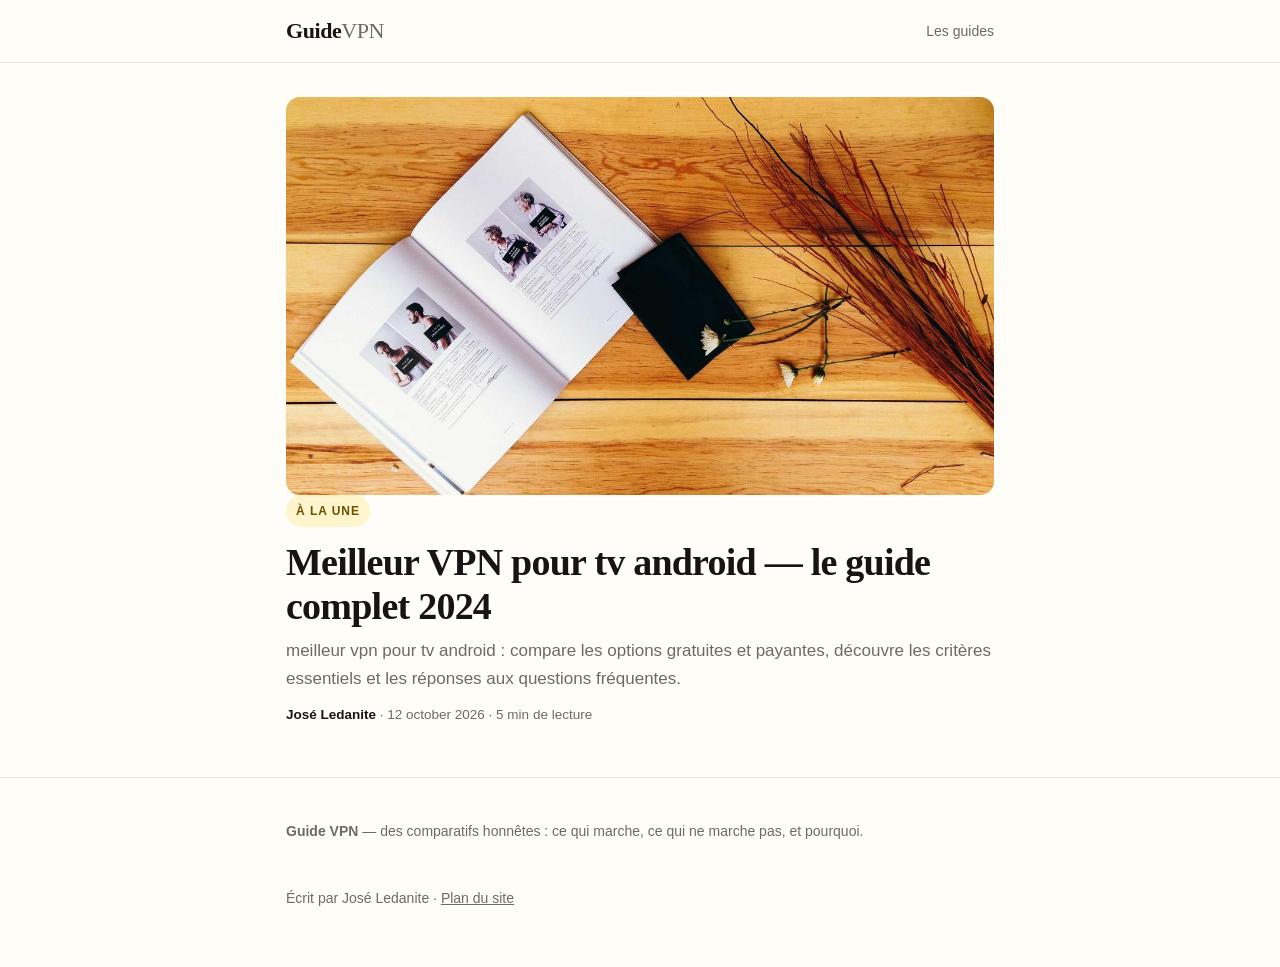
==== publication-static/index.html @ 72d02d1d "Retrait des articles sans intention d'achat + page 404 de repli" ====
<!doctype html><html lang="fr"><head><meta charset="utf-8">
<meta name="viewport" content="width=device-width,initial-scale=1">
<title>Guide VPN — comparatifs et guides</title>
<meta name="description" content="Des guides VPN honnêtes pour Android, TV et streaming : ce qui marche, ce qui ne marche pas, et combien ça coûte vraiment.">
<link rel="manifest" href="/manifeste.json">
<meta name="theme-color" content="#fffdf8">
<meta name="mobile-web-app-capable" content="yes">
<link rel="apple-touch-icon" href="/icone-apple-180.png">
<link rel="icon" type="image/png" href="/icone-192.png">
<style>:root{
  --ink:#161513; --muted:#6d6a63; --line:#e7e1d5; --bg:#fffdf8; --card:#ffffff;
  --accent:#d9a900; --accent-soft:#fff4cc;
}
*{box-sizing:border-box}
html{-webkit-text-size-adjust:100%}
body{margin:0;background:var(--bg);color:var(--ink);
  font:17px/1.68 -apple-system,BlinkMacSystemFont,"Segoe UI",Roboto,"Helvetica Neue",Arial,sans-serif}
img{max-width:100%;display:block}
a{color:var(--ink)}
.wrap{max-width:748px;margin:0 auto;padding:0 20px}

/* ── en-tête ───────────────────────────────────────────── */
header.site{position:sticky;top:0;z-index:10;background:rgba(255,253,248,.92);
  backdrop-filter:blur(10px);border-bottom:1px solid var(--line)}
header.site .wrap{display:flex;align-items:center;justify-content:space-between;height:62px}
.marque{font-family:Georgia,"Times New Roman",serif;font-size:22px;font-weight:700;
  letter-spacing:-.02em;text-decoration:none}
.marque span{color:var(--muted);font-weight:400}
header.site nav a{color:var(--muted);text-decoration:none;font-size:14px;margin-left:20px}
header.site nav a:hover{color:var(--ink)}

/* ── une du blog ───────────────────────────────────────── */
.une{display:block;text-decoration:none;margin:34px 0 10px}
.une .visuel{position:relative;border-radius:14px;overflow:hidden;background:#efe9dc;aspect-ratio:16/9}
.une .visuel img{width:100%;height:100%;object-fit:cover}
.etiquette{display:inline-block;background:var(--accent-soft);color:#6b5200;font-size:12px;
  font-weight:700;letter-spacing:.08em;text-transform:uppercase;padding:6px 10px;border-radius:999px}
.une h2{font-family:Georgia,"Times New Roman",serif;font-size:clamp(26px,6vw,38px);line-height:1.15;
  letter-spacing:-.02em;margin:14px 0 8px}
.une p{color:var(--muted);margin:0 0 10px}
.meta{font-size:13.5px;color:var(--muted)}
.meta b{color:var(--ink);font-weight:600}

/* ── liste des articles ────────────────────────────────── */
.titre-section{display:flex;align-items:center;gap:14px;margin:42px 0 6px}
.titre-section h2{font-family:Georgia,serif;font-size:15px;letter-spacing:.12em;text-transform:uppercase;
  color:var(--muted);font-weight:700;margin:0;white-space:nowrap}
.titre-section i{flex:1;height:1px;background:var(--line)}
.liste{display:flex;flex-direction:column}
.carte{display:flex;gap:18px;padding:22px 0;border-bottom:1px solid var(--line);text-decoration:none}
.carte:last-child{border-bottom:0}
.carte .vignette{flex:0 0 132px;height:96px;border-radius:10px;overflow:hidden;background:#efe9dc}
.carte .vignette img{width:100%;height:100%;object-fit:cover}
.carte h3{font-family:Georgia,serif;font-size:19px;line-height:1.25;margin:0 0 6px;letter-spacing:-.01em}
.carte p{color:var(--muted);font-size:14.5px;margin:0 0 8px;display:-webkit-box;
  -webkit-line-clamp:2;-webkit-box-orient:vertical;overflow:hidden}
.carte:hover h3{text-decoration:underline;text-underline-offset:3px}

/* ── article ───────────────────────────────────────────── */
.fil{font-size:13px;color:var(--muted);margin:22px 0 0}
.fil a{color:var(--muted);text-decoration:none}
.article h1{font-family:Georgia,"Times New Roman",serif;font-size:clamp(29px,7vw,44px);
  line-height:1.12;letter-spacing:-.025em;margin:14px 0 12px}
.article .chapeau{font-size:19.5px;line-height:1.5;color:#3d3a35;margin:0 0 18px}
.article .entete-meta{display:flex;align-items:center;gap:10px;padding:14px 0;border-top:1px solid var(--line);
  border-bottom:1px solid var(--line);margin-bottom:26px}
.article .entete-meta img{width:34px;height:34px;border-radius:50%;object-fit:cover}
.article .entete-meta span{font-size:13.5px;color:var(--muted)}
.article .hero{border-radius:14px;overflow:hidden;margin:0 0 30px;background:#efe9dc}
.article .hero img{width:100%;height:auto}
.article h2{font-family:Georgia,serif;font-size:26px;line-height:1.25;letter-spacing:-.015em;margin:38px 0 12px}
.article h3{font-size:19px;margin:26px 0 8px}
.article p{margin:0 0 18px}
.article ul,.article ol{margin:0 0 20px;padding-left:22px}
.article li{margin:0 0 9px}
.article a.lien-affilie,.article a{color:#8a6b00;text-decoration:underline;text-underline-offset:2px}
.article .divulgation{background:#f6f2e6;border-left:3px solid var(--accent);padding:14px 16px;
  font-size:14px;color:#4a463d;border-radius:0 8px 8px 0;margin:0 0 24px}
.article blockquote{margin:26px 0;padding:4px 0 4px 20px;border-left:3px solid var(--line);
  font-family:Georgia,serif;font-size:20px;color:#3d3a35}
.article table{width:100%;border-collapse:collapse;margin:0 0 22px;font-size:15px}
.article th,.article td{text-align:left;padding:9px 10px;border-bottom:1px solid var(--line)}

/* ── encart auteur / partage ───────────────────────────── */
.encart{display:flex;gap:16px;align-items:flex-start;background:var(--card);border:1px solid var(--line);
  border-radius:14px;padding:20px;margin:40px 0 26px}
.encart img{width:56px;height:56px;border-radius:50%;object-fit:cover;flex:0 0 auto}
.encart b{display:block;font-size:15px}
.encart p{font-size:14.5px;color:var(--muted);margin:4px 0 0}
.partage{display:flex;align-items:center;gap:10px;flex-wrap:wrap;padding:18px 0;border-top:1px solid var(--line)}
.partage span{font-size:13px;color:var(--muted);margin-right:4px}
.partage a,.partage button{font-size:13.5px;text-decoration:none;color:var(--ink);border:1px solid var(--line);
  background:var(--card);padding:8px 13px;border-radius:999px;cursor:pointer;font-family:inherit}
.partage a:hover,.partage button:hover{border-color:var(--ink)}

/* ── pied ──────────────────────────────────────────────── */
footer.pied{margin-top:50px;border-top:1px solid var(--line);padding:28px 0 42px;
  font-size:14px;color:var(--muted)}
footer.pied .wrap{display:flex;justify-content:space-between;gap:16px;flex-wrap:wrap}
footer.pied a{color:var(--muted)}

@media (max-width:520px){
  .carte{gap:14px}
  .carte .vignette{flex-basis:96px;height:80px}
  .carte h3{font-size:17px}
  .carte p{display:none}
}
</style></head><body>
<header class="site"><div class="wrap">
<a class="marque" href="/">Guide<span>VPN</span></a>
<nav><a href="/guides/">Les guides</a></nav>
</div></header>
<main class="wrap"><a class="une" href="/guides/meilleur-vpn-pour-tv-android-le-guide-complet-2024"><div class="visuel"><img src="/img/p5.jpg" alt="Meilleur vpn pour tv android — le guide complet 2024" loading="eager" width="1200" height="675"></div><span class="etiquette">À la une</span><h2>Meilleur VPN pour tv android — le guide complet 2024</h2><p>meilleur vpn pour tv android : compare les options gratuites et payantes, découvre les critères essentiels et les réponses aux questions fréquentes.</p><p class="meta"><b>José Ledanite</b> · 12 october 2026 · 5 min de lecture</p></a></main>
<footer class="pied"><div class="wrap">
<p><b>Guide VPN</b> — des comparatifs honnêtes : ce qui marche, ce qui ne marche pas, et pourquoi.</p>
<p>Écrit par José Ledanite · <a href="/sitemap.xml">Plan du site</a></p>
</div></footer>
</body></html>
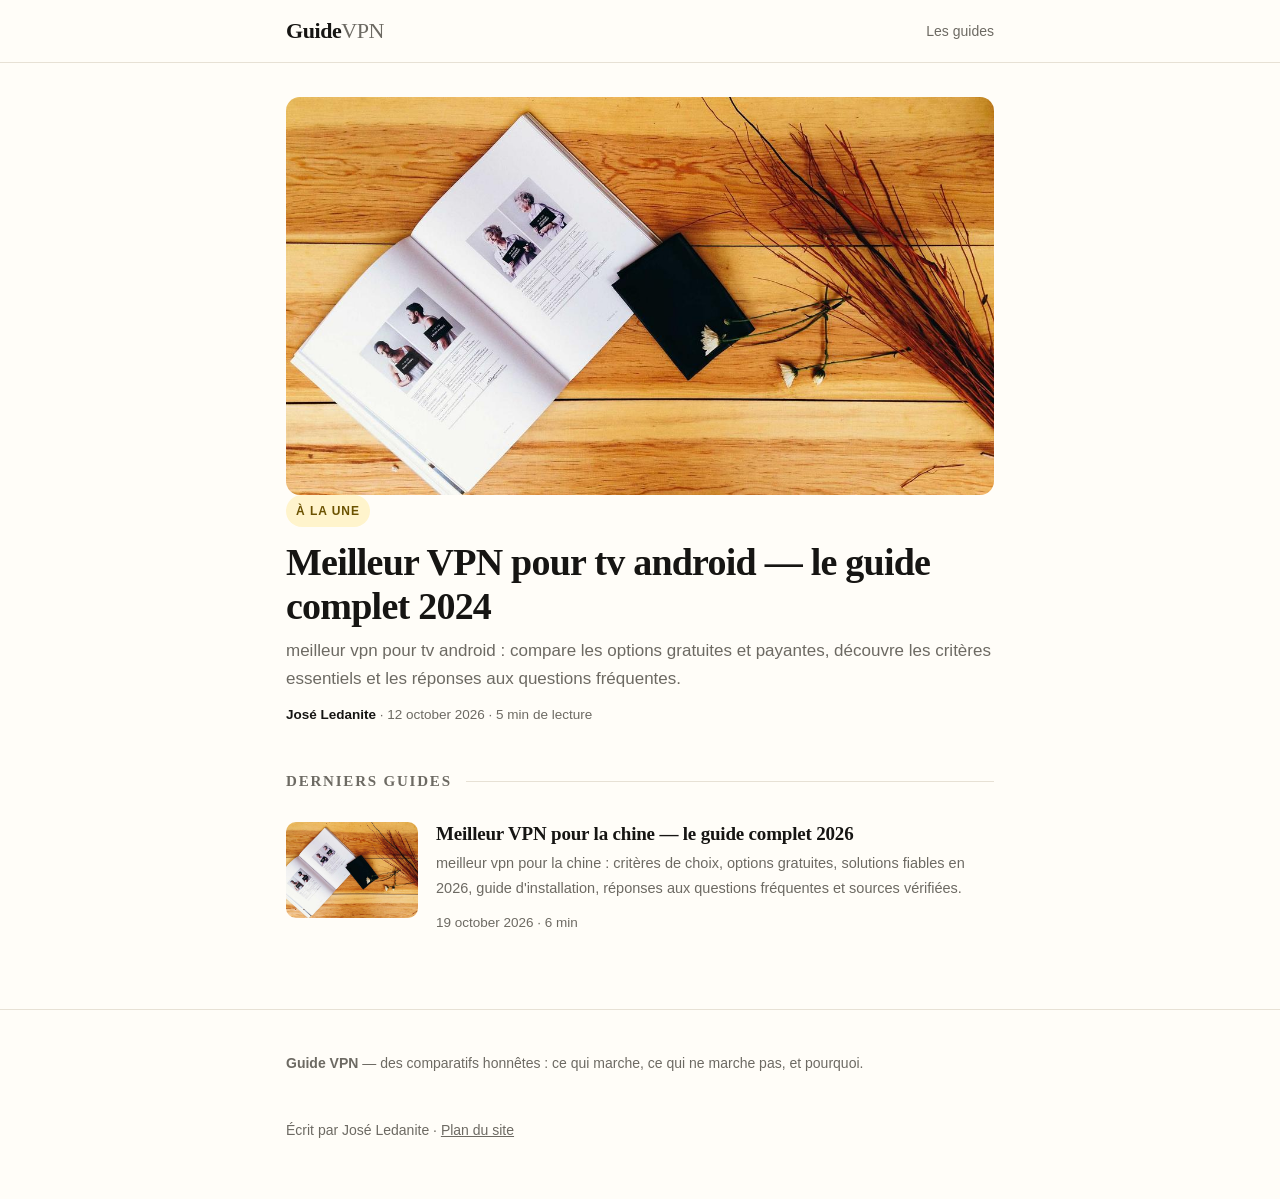
==== commit c1e2e5ce: "Article : Cyberghost vpn prix par mois — le guide complet (écrit par Pépite)" ====
--- a/publication-static/index.html
+++ b/publication-static/index.html
@@ -110,7 +110,7 @@
 <a class="marque" href="/">Guide<span>VPN</span></a>
 <nav><a href="/guides/">Les guides</a></nav>
 </div></header>
-<main class="wrap"><a class="une" href="/guides/meilleur-vpn-pour-tv-android-le-guide-complet-2024"><div class="visuel"><img src="/img/p5.jpg" alt="Meilleur vpn pour tv android — le guide complet 2024" loading="eager" width="1200" height="675"></div><span class="etiquette">À la une</span><h2>Meilleur VPN pour tv android — le guide complet 2024</h2><p>meilleur vpn pour tv android : compare les options gratuites et payantes, découvre les critères essentiels et les réponses aux questions fréquentes.</p><p class="meta"><b>José Ledanite</b> · 12 october 2026 · 5 min de lecture</p></a></main>
+<main class="wrap"><a class="une" href="/guides/meilleur-vpn-pour-tv-android-le-guide-complet-2024"><div class="visuel"><img src="/img/p5.jpg" alt="Meilleur vpn pour tv android — le guide complet 2024" loading="eager" width="1200" height="675"></div><span class="etiquette">À la une</span><h2>Meilleur VPN pour tv android — le guide complet 2024</h2><p>meilleur vpn pour tv android : compare les options gratuites et payantes, découvre les critères essentiels et les réponses aux questions fréquentes.</p><p class="meta"><b>José Ledanite</b> · 12 october 2026 · 5 min de lecture</p></a><div class="titre-section"><h2>Derniers guides</h2><i></i></div><div class="liste"><a class="carte" href="/guides/meilleur-vpn-pour-la-chine-le-guide-complet-2026/"><div class="vignette"><img src="/img/p5.jpg" alt="" loading="lazy" width="264" height="192"></div><div><h3>Meilleur VPN pour la chine — le guide complet 2026</h3><p>meilleur vpn pour la chine : critères de choix, options gratuites, solutions fiables en 2026, guide d&#x27;installation, réponses aux questions fréquentes et sources vérifiées.</p><span class="meta">19 october 2026 · 6 min</span></div></a></div></main>
 <footer class="pied"><div class="wrap">
 <p><b>Guide VPN</b> — des comparatifs honnêtes : ce qui marche, ce qui ne marche pas, et pourquoi.</p>
 <p>Écrit par José Ledanite · <a href="/sitemap.xml">Plan du site</a></p>
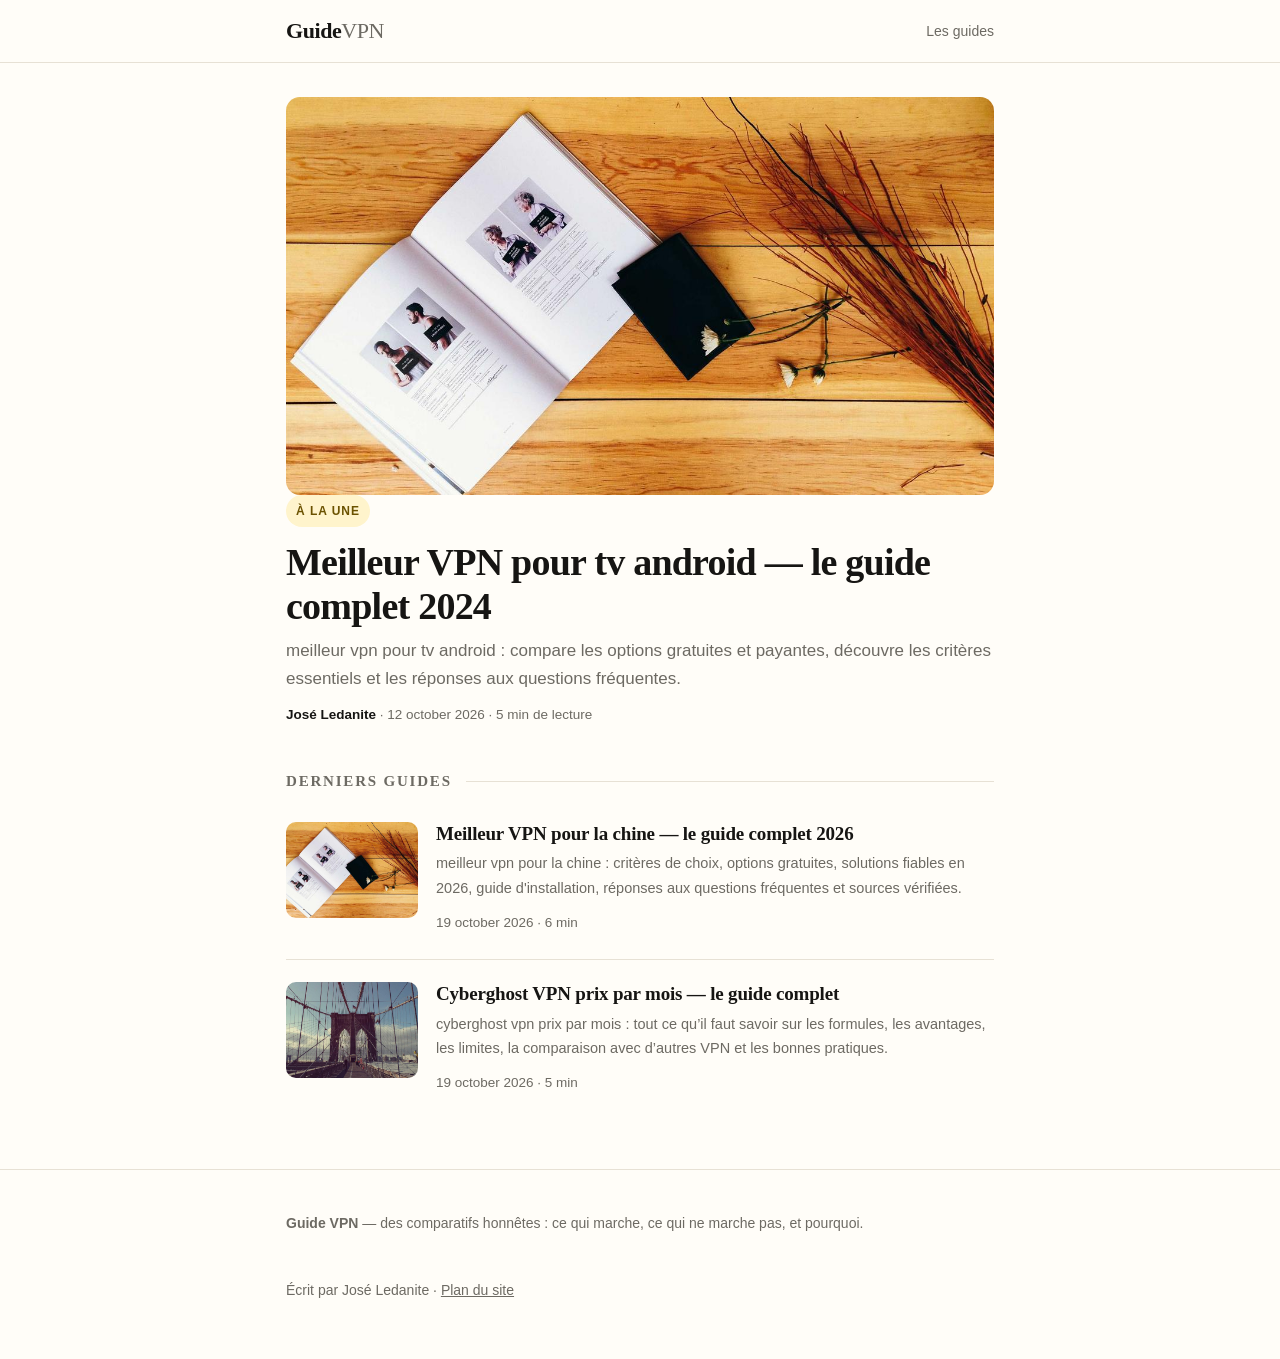
==== commit a6928fff: "Balise de validation Search Console" ====
--- a/publication-static/index.html
+++ b/publication-static/index.html
@@ -1,5 +1,6 @@
 <!doctype html><html lang="fr"><head><meta charset="utf-8">
 <meta name="viewport" content="width=device-width,initial-scale=1">
+<meta name="google-site-verification" content="_xgT2NROIIzNXS7Iw1Mv0V15aetbsBWr-EBJqHR9nus">
 <title>Guide VPN — comparatifs et guides</title>
 <meta name="description" content="Des guides VPN honnêtes pour Android, TV et streaming : ce qui marche, ce qui ne marche pas, et combien ça coûte vraiment.">
 <link rel="manifest" href="/manifeste.json">
@@ -110,7 +111,7 @@
 <a class="marque" href="/">Guide<span>VPN</span></a>
 <nav><a href="/guides/">Les guides</a></nav>
 </div></header>
-<main class="wrap"><a class="une" href="/guides/meilleur-vpn-pour-tv-android-le-guide-complet-2024"><div class="visuel"><img src="/img/p5.jpg" alt="Meilleur vpn pour tv android — le guide complet 2024" loading="eager" width="1200" height="675"></div><span class="etiquette">À la une</span><h2>Meilleur VPN pour tv android — le guide complet 2024</h2><p>meilleur vpn pour tv android : compare les options gratuites et payantes, découvre les critères essentiels et les réponses aux questions fréquentes.</p><p class="meta"><b>José Ledanite</b> · 12 october 2026 · 5 min de lecture</p></a><div class="titre-section"><h2>Derniers guides</h2><i></i></div><div class="liste"><a class="carte" href="/guides/meilleur-vpn-pour-la-chine-le-guide-complet-2026/"><div class="vignette"><img src="/img/p5.jpg" alt="" loading="lazy" width="264" height="192"></div><div><h3>Meilleur VPN pour la chine — le guide complet 2026</h3><p>meilleur vpn pour la chine : critères de choix, options gratuites, solutions fiables en 2026, guide d&#x27;installation, réponses aux questions fréquentes et sources vérifiées.</p><span class="meta">19 october 2026 · 6 min</span></div></a></div></main>
+<main class="wrap"><a class="une" href="/guides/meilleur-vpn-pour-tv-android-le-guide-complet-2024"><div class="visuel"><img src="/img/p5.jpg" alt="Meilleur vpn pour tv android — le guide complet 2024" loading="eager" width="1200" height="675"></div><span class="etiquette">À la une</span><h2>Meilleur VPN pour tv android — le guide complet 2024</h2><p>meilleur vpn pour tv android : compare les options gratuites et payantes, découvre les critères essentiels et les réponses aux questions fréquentes.</p><p class="meta"><b>José Ledanite</b> · 12 october 2026 · 5 min de lecture</p></a><div class="titre-section"><h2>Derniers guides</h2><i></i></div><div class="liste"><a class="carte" href="/guides/meilleur-vpn-pour-la-chine-le-guide-complet-2026/"><div class="vignette"><img src="/img/p5.jpg" alt="" loading="lazy" width="264" height="192"></div><div><h3>Meilleur VPN pour la chine — le guide complet 2026</h3><p>meilleur vpn pour la chine : critères de choix, options gratuites, solutions fiables en 2026, guide d&#x27;installation, réponses aux questions fréquentes et sources vérifiées.</p><span class="meta">19 october 2026 · 6 min</span></div></a><a class="carte" href="/guides/cyberghost-vpn-prix-par-mois-le-guide-complet/"><div class="vignette"><img src="/img/p3.jpg" alt="" loading="lazy" width="264" height="192"></div><div><h3>Cyberghost VPN prix par mois — le guide complet</h3><p>cyberghost vpn prix par mois : tout ce qu’il faut savoir sur les formules, les avantages, les limites, la comparaison avec d’autres VPN et les bonnes pratiques.</p><span class="meta">19 october 2026 · 5 min</span></div></a></div></main>
 <footer class="pied"><div class="wrap">
 <p><b>Guide VPN</b> — des comparatifs honnêtes : ce qui marche, ce qui ne marche pas, et pourquoi.</p>
 <p>Écrit par José Ledanite · <a href="/sitemap.xml">Plan du site</a></p>
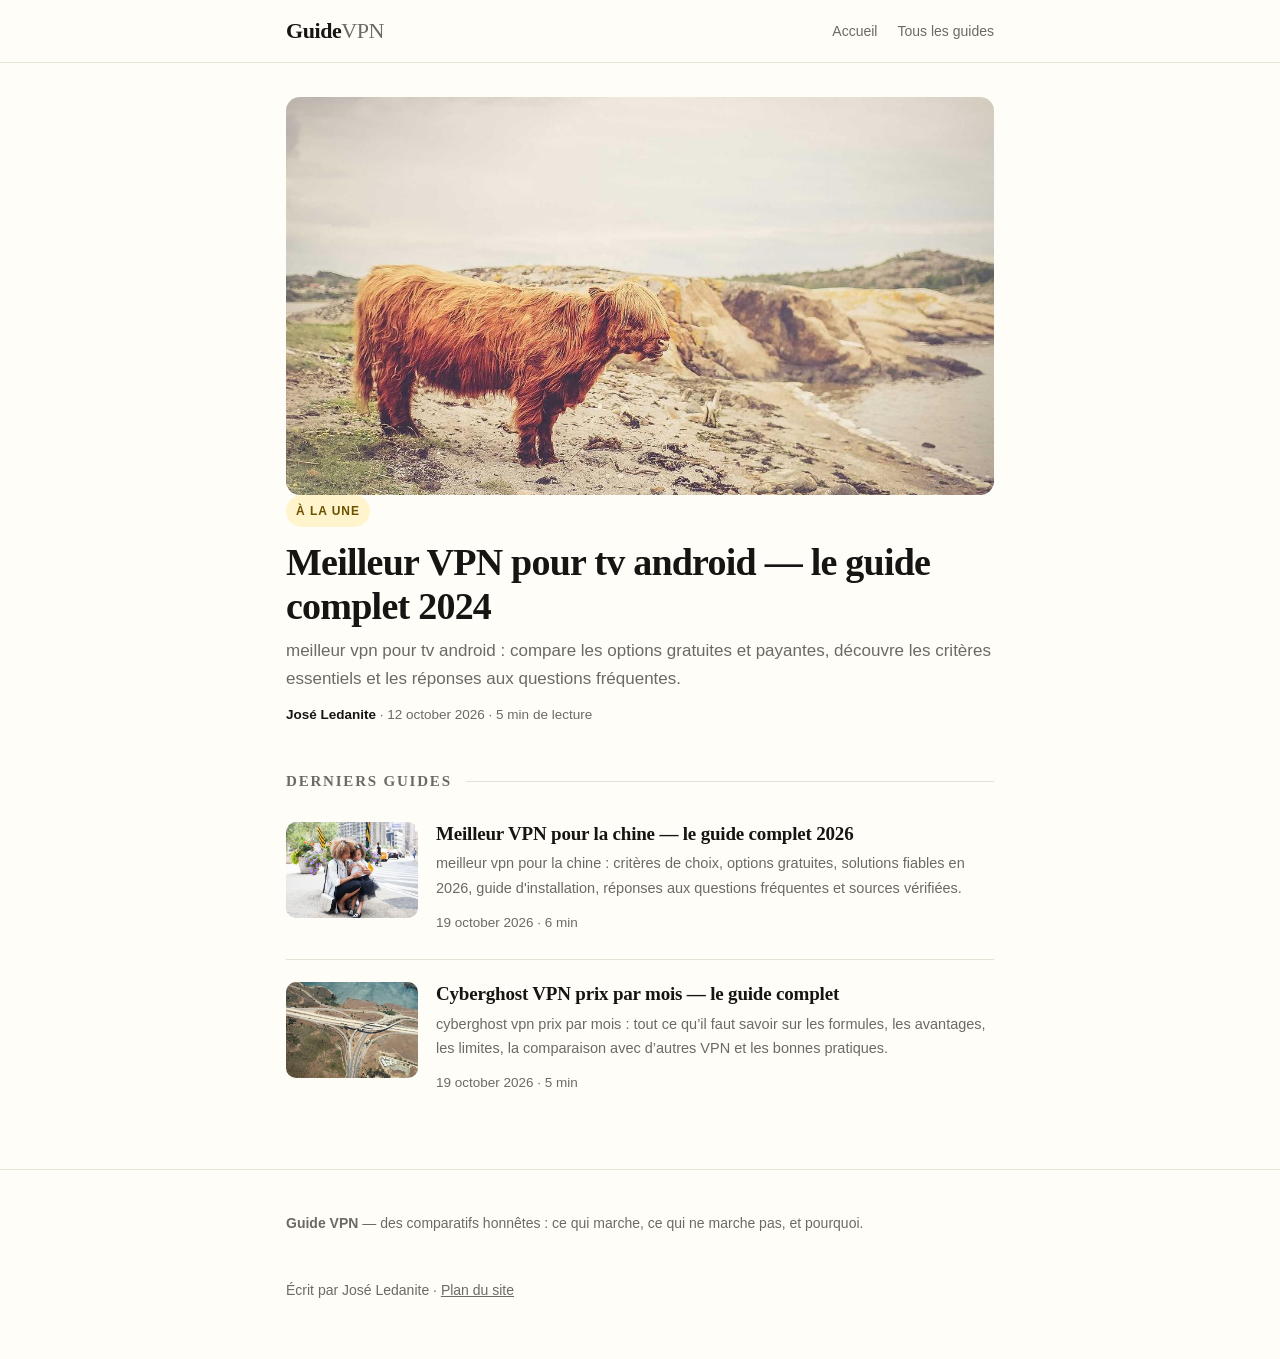
==== commit cc52719d: "Navigation : Accueil explicite + fil d'Ariane ; images distinctes par article" ====
--- a/publication-static/index.html
+++ b/publication-static/index.html
@@ -109,11 +109,13 @@
 </style></head><body>
 <header class="site"><div class="wrap">
 <a class="marque" href="/">Guide<span>VPN</span></a>
-<nav><a href="/guides/">Les guides</a></nav>
+<nav><a href="/">Accueil</a><a href="/guides/">Tous les guides</a></nav>
 </div></header>
-<main class="wrap"><a class="une" href="/guides/meilleur-vpn-pour-tv-android-le-guide-complet-2024"><div class="visuel"><img src="/img/p5.jpg" alt="Meilleur vpn pour tv android — le guide complet 2024" loading="eager" width="1200" height="675"></div><span class="etiquette">À la une</span><h2>Meilleur VPN pour tv android — le guide complet 2024</h2><p>meilleur vpn pour tv android : compare les options gratuites et payantes, découvre les critères essentiels et les réponses aux questions fréquentes.</p><p class="meta"><b>José Ledanite</b> · 12 october 2026 · 5 min de lecture</p></a><div class="titre-section"><h2>Derniers guides</h2><i></i></div><div class="liste"><a class="carte" href="/guides/meilleur-vpn-pour-la-chine-le-guide-complet-2026/"><div class="vignette"><img src="/img/p5.jpg" alt="" loading="lazy" width="264" height="192"></div><div><h3>Meilleur VPN pour la chine — le guide complet 2026</h3><p>meilleur vpn pour la chine : critères de choix, options gratuites, solutions fiables en 2026, guide d&#x27;installation, réponses aux questions fréquentes et sources vérifiées.</p><span class="meta">19 october 2026 · 6 min</span></div></a><a class="carte" href="/guides/cyberghost-vpn-prix-par-mois-le-guide-complet/"><div class="vignette"><img src="/img/p3.jpg" alt="" loading="lazy" width="264" height="192"></div><div><h3>Cyberghost VPN prix par mois — le guide complet</h3><p>cyberghost vpn prix par mois : tout ce qu’il faut savoir sur les formules, les avantages, les limites, la comparaison avec d’autres VPN et les bonnes pratiques.</p><span class="meta">19 october 2026 · 5 min</span></div></a></div></main>
+<main class="wrap"><a class="une" href="/guides/meilleur-vpn-pour-tv-android-le-guide-complet-2024"><div class="visuel"><img src="/img/p7.jpg" alt="Meilleur vpn pour tv android — le guide complet 2024" loading="eager" width="1200" height="675"></div><span class="etiquette">À la une</span><h2>Meilleur VPN pour tv android — le guide complet 2024</h2><p>meilleur vpn pour tv android : compare les options gratuites et payantes, découvre les critères essentiels et les réponses aux questions fréquentes.</p><p class="meta"><b>José Ledanite</b> · 12 october 2026 · 5 min de lecture</p></a><div class="titre-section"><h2>Derniers guides</h2><i></i></div><div class="liste"><a class="carte" href="/guides/meilleur-vpn-pour-la-chine-le-guide-complet-2026/"><div class="vignette"><img src="/img/p1.jpg" alt="" loading="lazy" width="264" height="192"></div><div><h3>Meilleur VPN pour la chine — le guide complet 2026</h3><p>meilleur vpn pour la chine : critères de choix, options gratuites, solutions fiables en 2026, guide d&#x27;installation, réponses aux questions fréquentes et sources vérifiées.</p><span class="meta">19 october 2026 · 6 min</span></div></a><a class="carte" href="/guides/cyberghost-vpn-prix-par-mois-le-guide-complet/"><div class="vignette"><img src="/img/p6.jpg" alt="" loading="lazy" width="264" height="192"></div><div><h3>Cyberghost VPN prix par mois — le guide complet</h3><p>cyberghost vpn prix par mois : tout ce qu’il faut savoir sur les formules, les avantages, les limites, la comparaison avec d’autres VPN et les bonnes pratiques.</p><span class="meta">19 october 2026 · 5 min</span></div></a></div></main>
 <footer class="pied"><div class="wrap">
 <p><b>Guide VPN</b> — des comparatifs honnêtes : ce qui marche, ce qui ne marche pas, et pourquoi.</p>
 <p>Écrit par José Ledanite · <a href="/sitemap.xml">Plan du site</a></p>
 </div></footer>
+
+<script data-goatcounter="https://guide-vpn.goatcounter.com/count" async src="//gc.zgo.at/count.js"></script>
 </body></html>
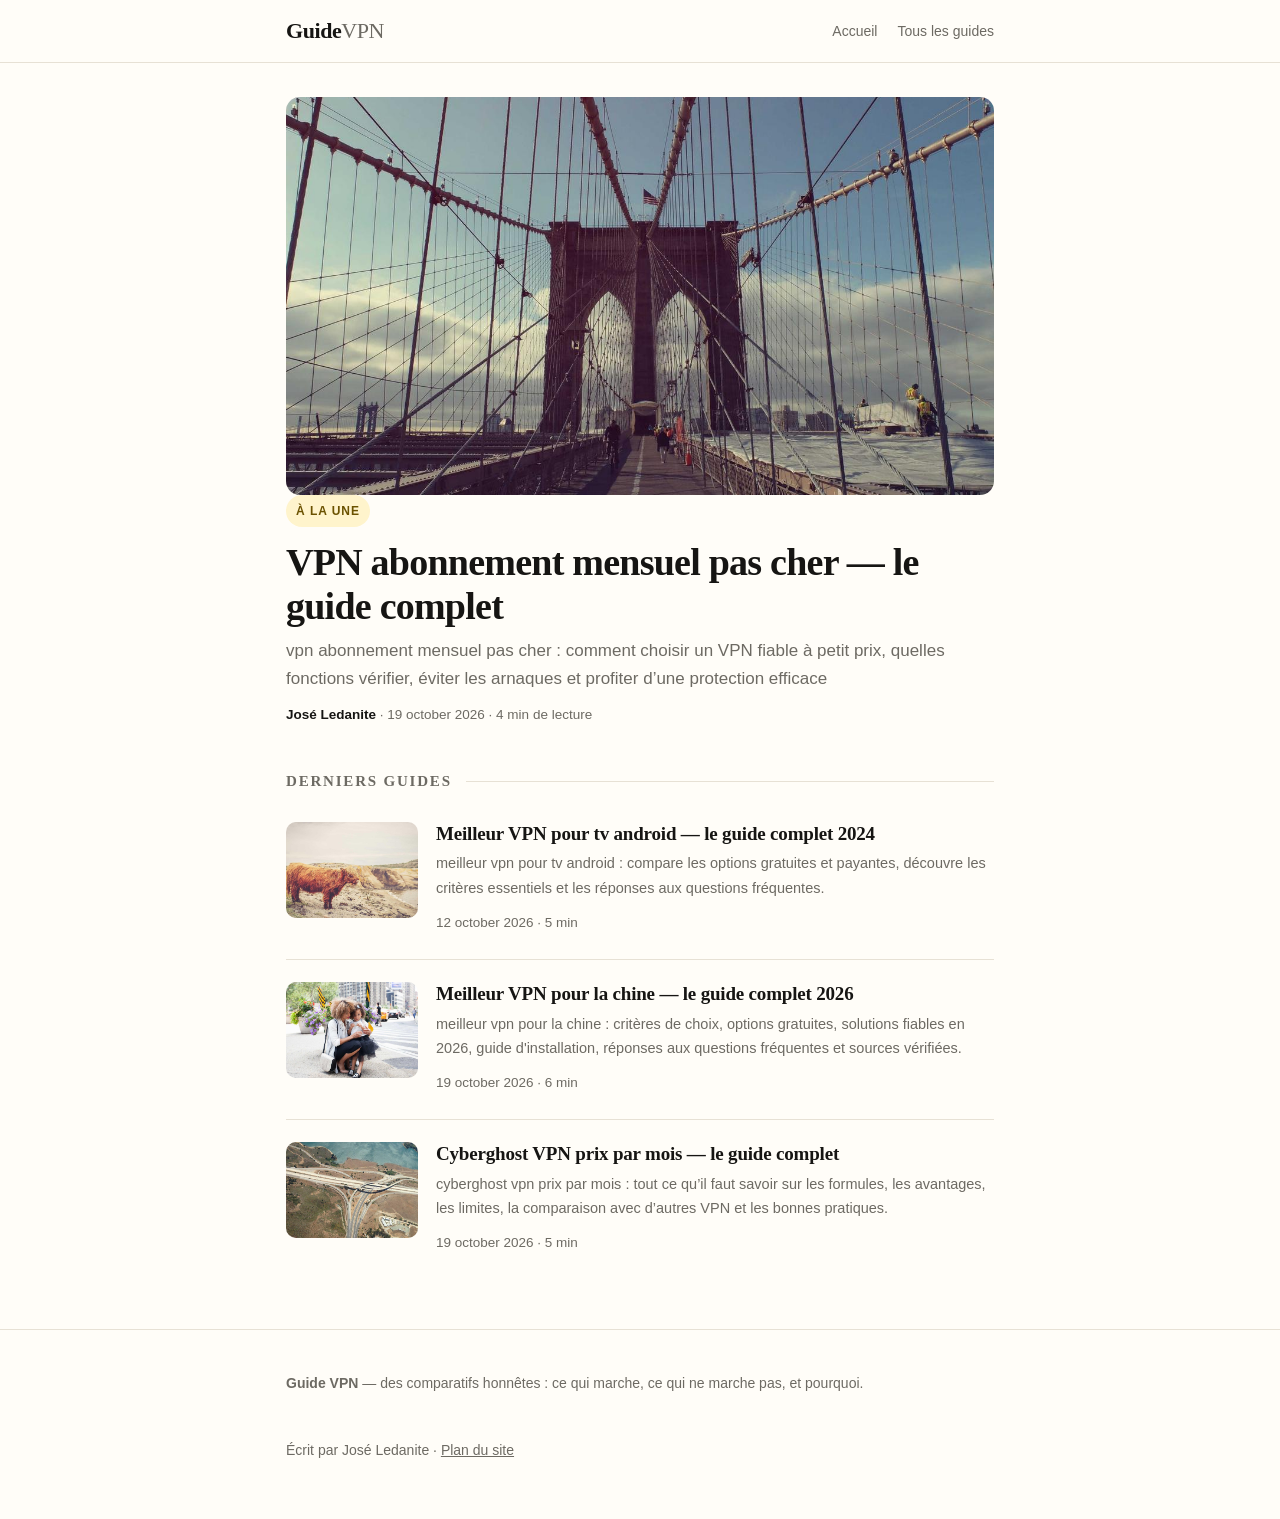
==== commit 94be5f1d: "Article : Nordvpn prix abonnement 2 ans — le guide complet (écrit par Pépite)" ====
--- a/publication-static/index.html
+++ b/publication-static/index.html
@@ -100,6 +100,34 @@
 footer.pied .wrap{display:flex;justify-content:space-between;gap:16px;flex-wrap:wrap}
 footer.pied a{color:var(--muted)}
 
+
+/* ── couverture 3D du livre blanc ──────────────────────── */
+.ebook{perspective:1100px;display:flex;justify-content:center;margin:14px 0 30px}
+.ebook .livre{position:relative;width:212px;height:292px;padding:22px 18px 18px;
+  transform:rotateY(-21deg) rotateX(4deg);transform-style:preserve-3d;
+  background:linear-gradient(135deg,#0f2b46 0%,#1e5f8a 52%,#0b1f33 100%);
+  color:#fff;border-radius:3px 8px 8px 3px;
+  box-shadow:26px 24px 44px -18px rgba(10,25,40,.55), 0 2px 0 rgba(255,255,255,.15) inset;
+  display:flex;flex-direction:column;justify-content:space-between}
+.ebook .livre::before{content:"";position:absolute;left:0;top:0;bottom:0;width:15px;
+  background:linear-gradient(90deg,rgba(0,0,0,.5),rgba(255,255,255,.14));border-radius:3px 0 0 3px}
+.ebook .livre::after{content:"";position:absolute;right:-7px;top:4px;bottom:4px;width:7px;
+  background:linear-gradient(90deg,#e8eef5,#c9d3de);transform:rotateY(90deg);transform-origin:left}
+.ebook .haut small{font-size:10.5px;letter-spacing:.16em;text-transform:uppercase;opacity:.8}
+.ebook .haut h3{font-family:Georgia,serif;font-size:24px;line-height:1.14;margin:10px 0 0;letter-spacing:-.02em}
+.ebook .bas{font-size:11.5px;opacity:.85;border-top:1px solid rgba(255,255,255,.25);padding-top:9px}
+.ebook .badge-3d{position:absolute;top:10px;right:10px}
+
+/* ── formulaire de capture ─────────────────────────────── */
+.capture{display:flex;gap:10px;flex-wrap:wrap;margin:6px 0 10px}
+.capture input[type=email]{flex:1 1 220px;padding:13px 15px;border:1px solid var(--line);
+  border-radius:10px;font:inherit;background:#fff}
+.capture input[type=email]:focus{outline:2px solid var(--accent);outline-offset:1px}
+.capture button{flex:0 0 auto;padding:13px 20px;border:0;border-radius:10px;cursor:pointer;
+  background:var(--ink);color:#fff;font:inherit;font-weight:600}
+.capture button:hover{background:#000}
+.capture-note{font-size:12.5px;color:var(--muted);margin:0 0 22px}
+
 @media (max-width:520px){
   .carte{gap:14px}
   .carte .vignette{flex-basis:96px;height:80px}
@@ -111,7 +139,7 @@
 <a class="marque" href="/">Guide<span>VPN</span></a>
 <nav><a href="/">Accueil</a><a href="/guides/">Tous les guides</a></nav>
 </div></header>
-<main class="wrap"><a class="une" href="/guides/meilleur-vpn-pour-tv-android-le-guide-complet-2024"><div class="visuel"><img src="/img/p7.jpg" alt="Meilleur vpn pour tv android — le guide complet 2024" loading="eager" width="1200" height="675"></div><span class="etiquette">À la une</span><h2>Meilleur VPN pour tv android — le guide complet 2024</h2><p>meilleur vpn pour tv android : compare les options gratuites et payantes, découvre les critères essentiels et les réponses aux questions fréquentes.</p><p class="meta"><b>José Ledanite</b> · 12 october 2026 · 5 min de lecture</p></a><div class="titre-section"><h2>Derniers guides</h2><i></i></div><div class="liste"><a class="carte" href="/guides/meilleur-vpn-pour-la-chine-le-guide-complet-2026/"><div class="vignette"><img src="/img/p1.jpg" alt="" loading="lazy" width="264" height="192"></div><div><h3>Meilleur VPN pour la chine — le guide complet 2026</h3><p>meilleur vpn pour la chine : critères de choix, options gratuites, solutions fiables en 2026, guide d&#x27;installation, réponses aux questions fréquentes et sources vérifiées.</p><span class="meta">19 october 2026 · 6 min</span></div></a><a class="carte" href="/guides/cyberghost-vpn-prix-par-mois-le-guide-complet/"><div class="vignette"><img src="/img/p6.jpg" alt="" loading="lazy" width="264" height="192"></div><div><h3>Cyberghost VPN prix par mois — le guide complet</h3><p>cyberghost vpn prix par mois : tout ce qu’il faut savoir sur les formules, les avantages, les limites, la comparaison avec d’autres VPN et les bonnes pratiques.</p><span class="meta">19 october 2026 · 5 min</span></div></a></div></main>
+<main class="wrap"><a class="une" href="/guides/vpn-abonnement-mensuel-pas-cher-le-guide-complet"><div class="visuel"><img src="/img/p3.jpg" alt="Vpn abonnement mensuel pas cher — le guide complet" loading="eager" width="1200" height="675"></div><span class="etiquette">À la une</span><h2>VPN abonnement mensuel pas cher — le guide complet</h2><p>vpn abonnement mensuel pas cher : comment choisir un VPN fiable à petit prix, quelles fonctions vérifier, éviter les arnaques et profiter d’une protection efficace</p><p class="meta"><b>José Ledanite</b> · 19 october 2026 · 4 min de lecture</p></a><div class="titre-section"><h2>Derniers guides</h2><i></i></div><div class="liste"><a class="carte" href="/guides/meilleur-vpn-pour-tv-android-le-guide-complet-2024/"><div class="vignette"><img src="/img/p7.jpg" alt="" loading="lazy" width="264" height="192"></div><div><h3>Meilleur VPN pour tv android — le guide complet 2024</h3><p>meilleur vpn pour tv android : compare les options gratuites et payantes, découvre les critères essentiels et les réponses aux questions fréquentes.</p><span class="meta">12 october 2026 · 5 min</span></div></a><a class="carte" href="/guides/meilleur-vpn-pour-la-chine-le-guide-complet-2026/"><div class="vignette"><img src="/img/p1.jpg" alt="" loading="lazy" width="264" height="192"></div><div><h3>Meilleur VPN pour la chine — le guide complet 2026</h3><p>meilleur vpn pour la chine : critères de choix, options gratuites, solutions fiables en 2026, guide d&#x27;installation, réponses aux questions fréquentes et sources vérifiées.</p><span class="meta">19 october 2026 · 6 min</span></div></a><a class="carte" href="/guides/cyberghost-vpn-prix-par-mois-le-guide-complet/"><div class="vignette"><img src="/img/p6.jpg" alt="" loading="lazy" width="264" height="192"></div><div><h3>Cyberghost VPN prix par mois — le guide complet</h3><p>cyberghost vpn prix par mois : tout ce qu’il faut savoir sur les formules, les avantages, les limites, la comparaison avec d’autres VPN et les bonnes pratiques.</p><span class="meta">19 october 2026 · 5 min</span></div></a></div></main>
 <footer class="pied"><div class="wrap">
 <p><b>Guide VPN</b> — des comparatifs honnêtes : ce qui marche, ce qui ne marche pas, et pourquoi.</p>
 <p>Écrit par José Ledanite · <a href="/sitemap.xml">Plan du site</a></p>
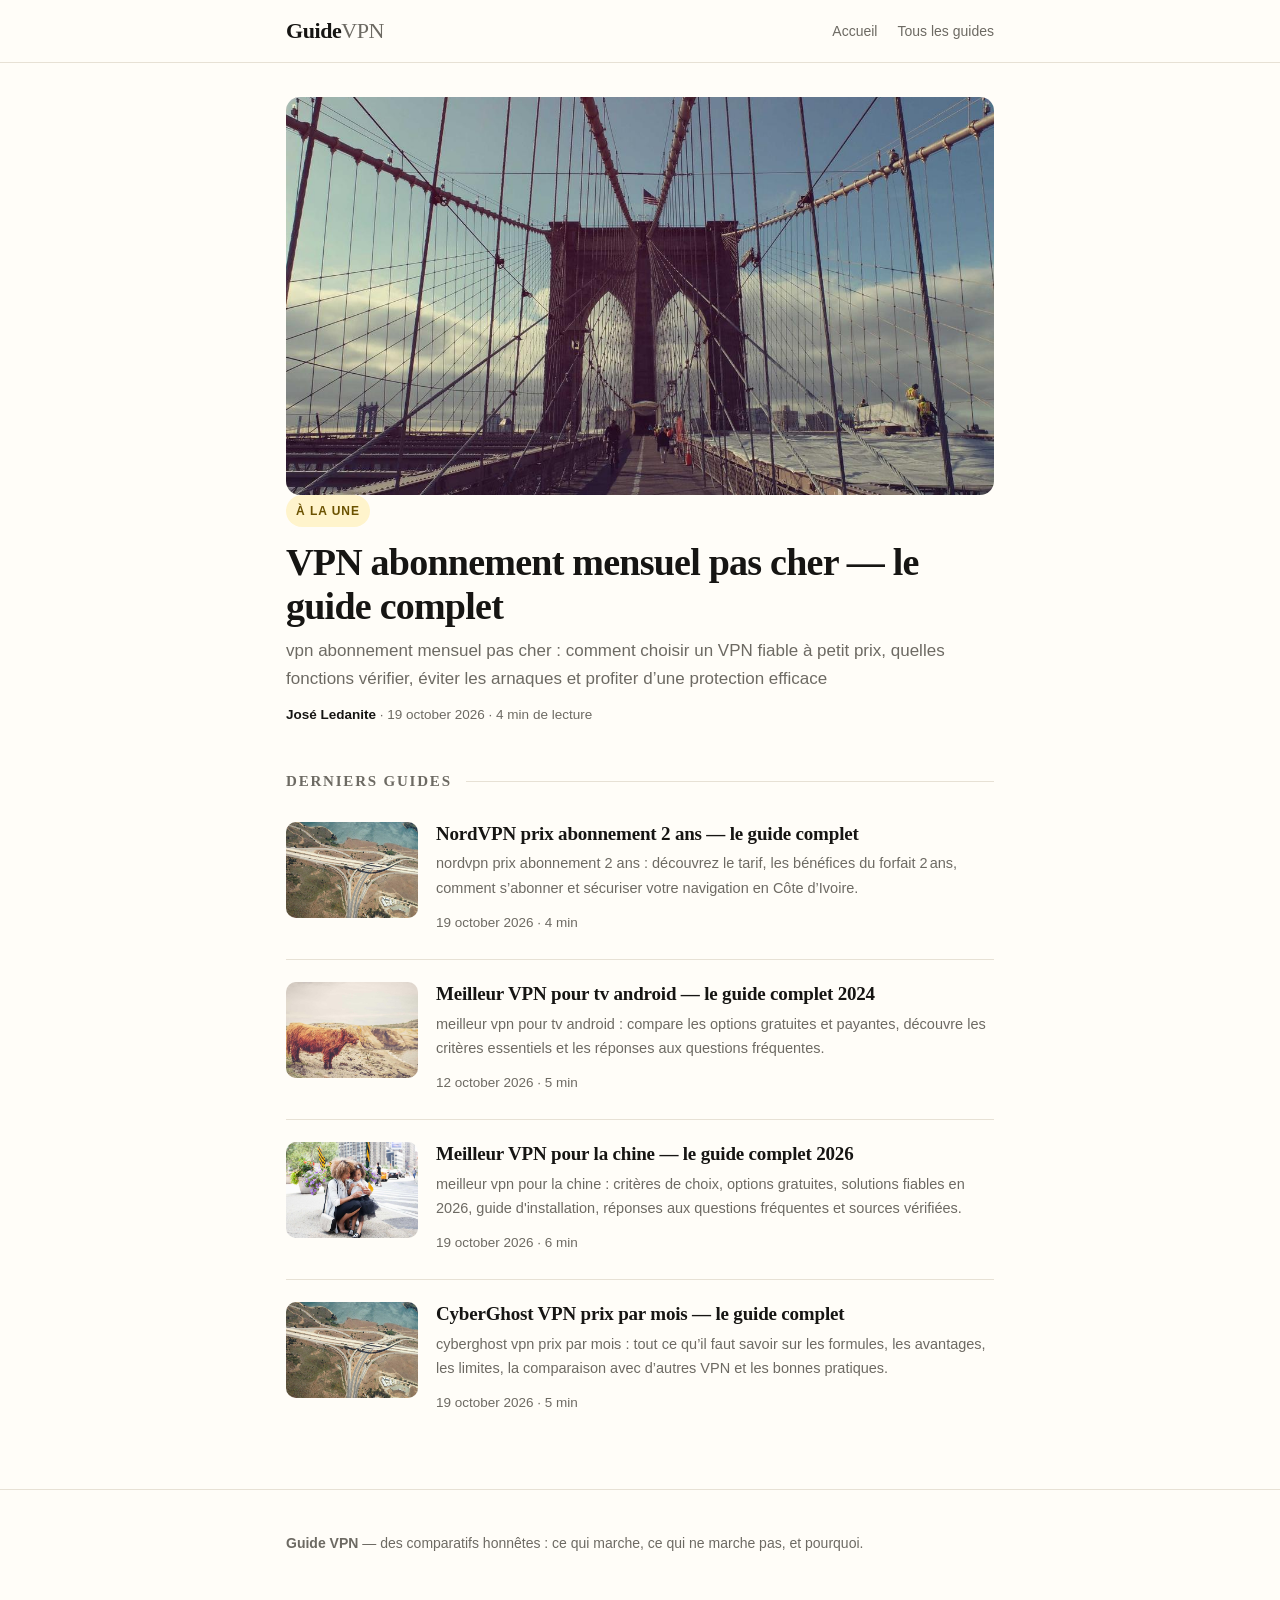
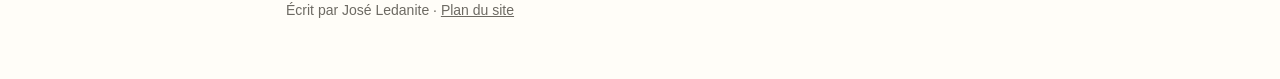
==== commit d0b53125: "Noms de marques corrects (NordVPN, CyberGhost)" ====
--- a/publication-static/index.html
+++ b/publication-static/index.html
@@ -139,7 +139,7 @@
 <a class="marque" href="/">Guide<span>VPN</span></a>
 <nav><a href="/">Accueil</a><a href="/guides/">Tous les guides</a></nav>
 </div></header>
-<main class="wrap"><a class="une" href="/guides/vpn-abonnement-mensuel-pas-cher-le-guide-complet"><div class="visuel"><img src="/img/p3.jpg" alt="Vpn abonnement mensuel pas cher — le guide complet" loading="eager" width="1200" height="675"></div><span class="etiquette">À la une</span><h2>VPN abonnement mensuel pas cher — le guide complet</h2><p>vpn abonnement mensuel pas cher : comment choisir un VPN fiable à petit prix, quelles fonctions vérifier, éviter les arnaques et profiter d’une protection efficace</p><p class="meta"><b>José Ledanite</b> · 19 october 2026 · 4 min de lecture</p></a><div class="titre-section"><h2>Derniers guides</h2><i></i></div><div class="liste"><a class="carte" href="/guides/meilleur-vpn-pour-tv-android-le-guide-complet-2024/"><div class="vignette"><img src="/img/p7.jpg" alt="" loading="lazy" width="264" height="192"></div><div><h3>Meilleur VPN pour tv android — le guide complet 2024</h3><p>meilleur vpn pour tv android : compare les options gratuites et payantes, découvre les critères essentiels et les réponses aux questions fréquentes.</p><span class="meta">12 october 2026 · 5 min</span></div></a><a class="carte" href="/guides/meilleur-vpn-pour-la-chine-le-guide-complet-2026/"><div class="vignette"><img src="/img/p1.jpg" alt="" loading="lazy" width="264" height="192"></div><div><h3>Meilleur VPN pour la chine — le guide complet 2026</h3><p>meilleur vpn pour la chine : critères de choix, options gratuites, solutions fiables en 2026, guide d&#x27;installation, réponses aux questions fréquentes et sources vérifiées.</p><span class="meta">19 october 2026 · 6 min</span></div></a><a class="carte" href="/guides/cyberghost-vpn-prix-par-mois-le-guide-complet/"><div class="vignette"><img src="/img/p6.jpg" alt="" loading="lazy" width="264" height="192"></div><div><h3>Cyberghost VPN prix par mois — le guide complet</h3><p>cyberghost vpn prix par mois : tout ce qu’il faut savoir sur les formules, les avantages, les limites, la comparaison avec d’autres VPN et les bonnes pratiques.</p><span class="meta">19 october 2026 · 5 min</span></div></a></div></main>
+<main class="wrap"><a class="une" href="/guides/vpn-abonnement-mensuel-pas-cher-le-guide-complet"><div class="visuel"><img src="/img/p3.jpg" alt="Vpn abonnement mensuel pas cher — le guide complet" loading="eager" width="1200" height="675"></div><span class="etiquette">À la une</span><h2>VPN abonnement mensuel pas cher — le guide complet</h2><p>vpn abonnement mensuel pas cher : comment choisir un VPN fiable à petit prix, quelles fonctions vérifier, éviter les arnaques et profiter d’une protection efficace</p><p class="meta"><b>José Ledanite</b> · 19 october 2026 · 4 min de lecture</p></a><div class="titre-section"><h2>Derniers guides</h2><i></i></div><div class="liste"><a class="carte" href="/guides/nordvpn-prix-abonnement-2-ans-le-guide-complet/"><div class="vignette"><img src="/img/p6.jpg" alt="" loading="lazy" width="264" height="192"></div><div><h3>NordVPN prix abonnement 2 ans — le guide complet</h3><p>nordvpn prix abonnement 2 ans : découvrez le tarif, les bénéfices du forfait 2 ans, comment s’abonner et sécuriser votre navigation en Côte d’Ivoire.</p><span class="meta">19 october 2026 · 4 min</span></div></a><a class="carte" href="/guides/meilleur-vpn-pour-tv-android-le-guide-complet-2024/"><div class="vignette"><img src="/img/p7.jpg" alt="" loading="lazy" width="264" height="192"></div><div><h3>Meilleur VPN pour tv android — le guide complet 2024</h3><p>meilleur vpn pour tv android : compare les options gratuites et payantes, découvre les critères essentiels et les réponses aux questions fréquentes.</p><span class="meta">12 october 2026 · 5 min</span></div></a><a class="carte" href="/guides/meilleur-vpn-pour-la-chine-le-guide-complet-2026/"><div class="vignette"><img src="/img/p1.jpg" alt="" loading="lazy" width="264" height="192"></div><div><h3>Meilleur VPN pour la chine — le guide complet 2026</h3><p>meilleur vpn pour la chine : critères de choix, options gratuites, solutions fiables en 2026, guide d&#x27;installation, réponses aux questions fréquentes et sources vérifiées.</p><span class="meta">19 october 2026 · 6 min</span></div></a><a class="carte" href="/guides/cyberghost-vpn-prix-par-mois-le-guide-complet/"><div class="vignette"><img src="/img/p6.jpg" alt="" loading="lazy" width="264" height="192"></div><div><h3>CyberGhost VPN prix par mois — le guide complet</h3><p>cyberghost vpn prix par mois : tout ce qu’il faut savoir sur les formules, les avantages, les limites, la comparaison avec d’autres VPN et les bonnes pratiques.</p><span class="meta">19 october 2026 · 5 min</span></div></a></div></main>
 <footer class="pied"><div class="wrap">
 <p><b>Guide VPN</b> — des comparatifs honnêtes : ce qui marche, ce qui ne marche pas, et pourquoi.</p>
 <p>Écrit par José Ledanite · <a href="/sitemap.xml">Plan du site</a></p>
